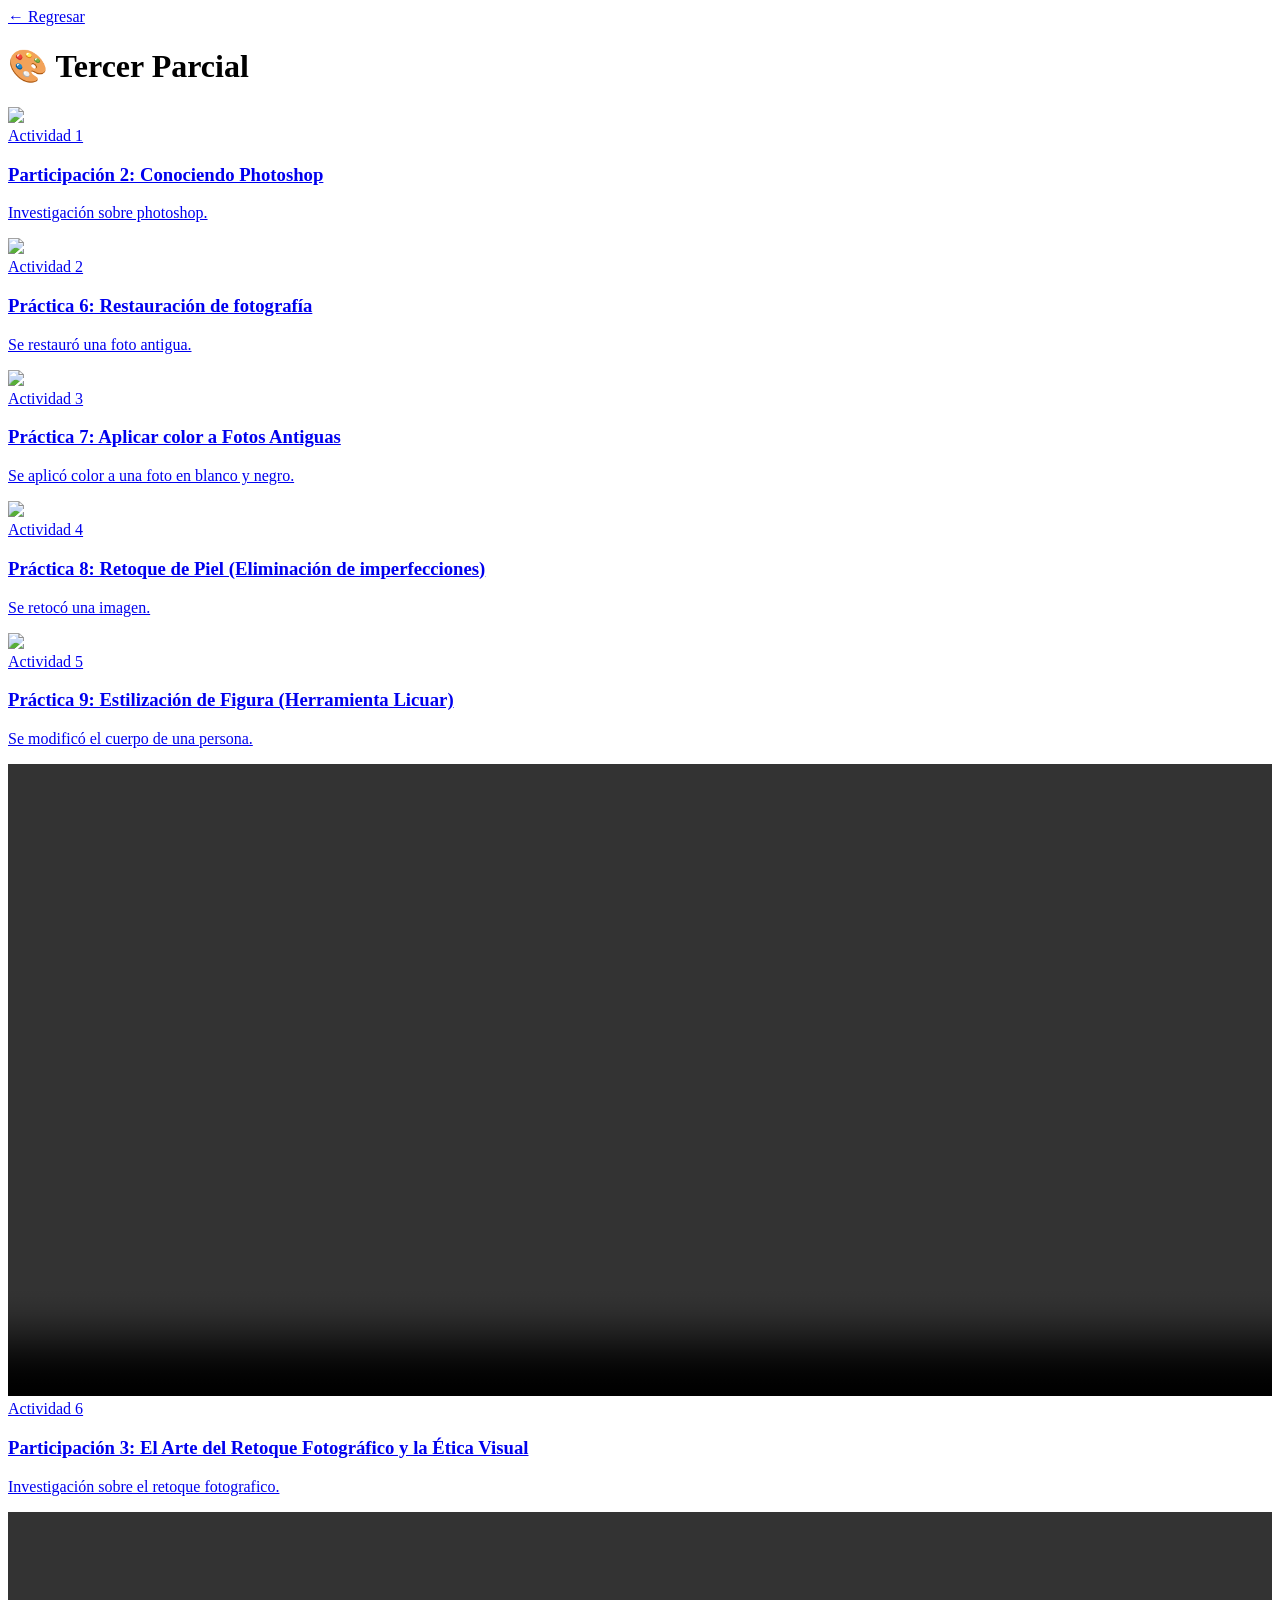
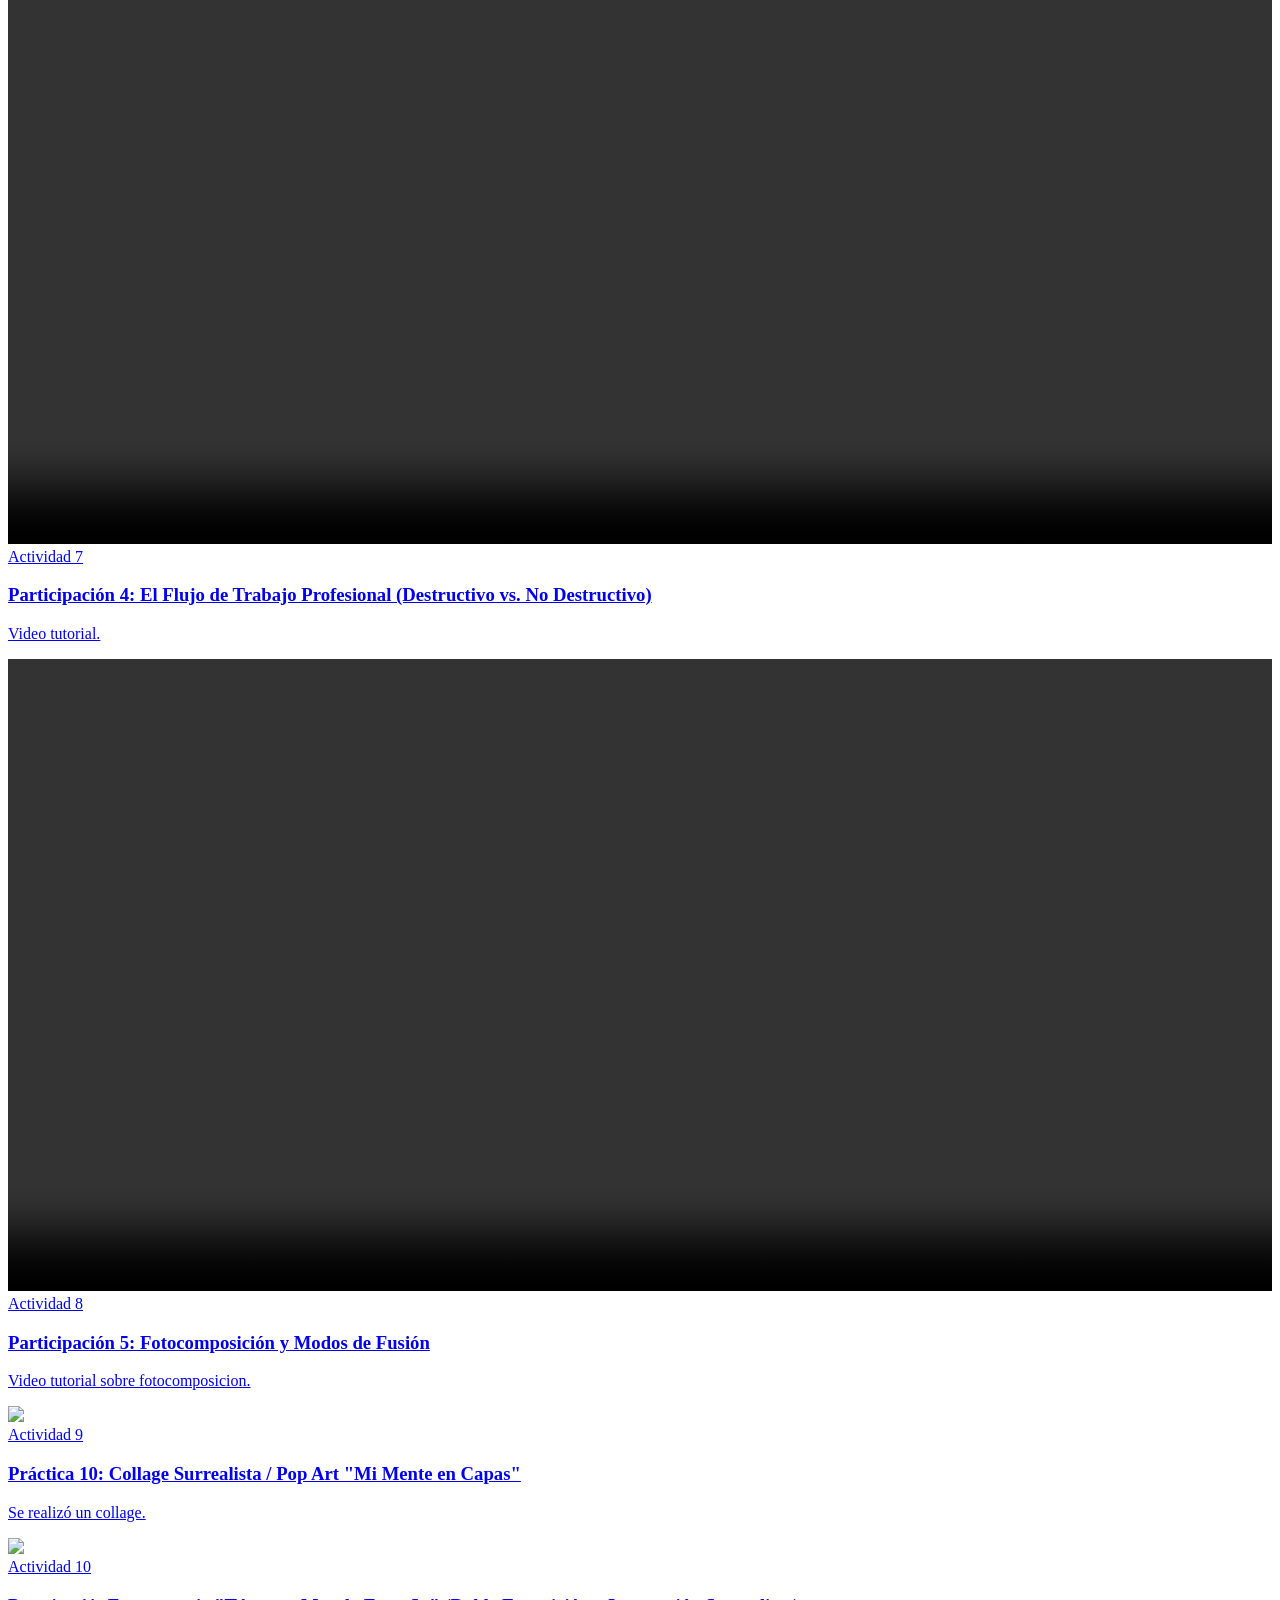
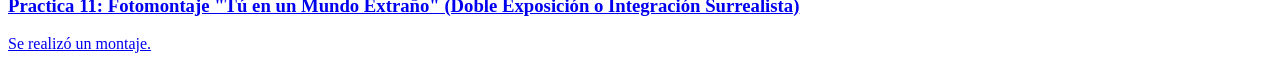
==== HTML/ddparcial3.html @ d30d021b "Add files via upload" ====
<!DOCTYPE html>
<html lang="es">

<head>

<meta charset="UTF-8">
<meta http-equiv="X-UA-Compatible" content="IE=edge">
<meta name="viewport" content="width=device-width, initial-scale=1.0">

<link rel="stylesheet" href="../CSS/disenodigitalstyle.css">

<title>Tercer Parcial</title>

</head>

<body>

<header class="header">

<a href="../HTML/disenodigital.html" class="volver">
← Regresar
</a>

<div class="tituloHeader">

<h1>🎨 Tercer Parcial</h1>

</div>

</header>

<main class="contenedor">

<section class="parcial">

<div class="actividades">

<a href="../resources/actividades/DD/P3/p2.pdf"
target="_blank"
class="actividad">

<div class="preview">
<img src="../resources/actividades/DD/P3/1.png">
</div>

<div class="actividadInfo">
<span class="tag">Actividad 1</span>
<h3>Participación 2: Conociendo Photoshop</h3>
<p>Investigación sobre photoshop.</p>
</div>

</a>

<a href="../resources/actividades/DD/P3/p6.psd"
target="_blank"
class="actividad">

<div class="preview">
<img src="../resources/actividades/DD/P3/2.png">
</div>

<div class="actividadInfo">
<span class="tag">Actividad 2</span>
<h3>Práctica 6: Restauración de fotografía</h3>
<p>Se restauró una foto antigua.</p>
</div>

</a>

<a href="../resources/actividades/DD/P3/p7.psd"
target="_blank"
class="actividad">

<div class="preview">
<img src="../resources/actividades/DD/P3/3.png">
</div>

<div class="actividadInfo">
<span class="tag">Actividad 3</span>
<h3>Práctica 7: Aplicar color a Fotos Antiguas</h3>
<p>Se aplicó color a una foto en blanco y negro.</p>
</div>

</a>

<a href="../resources/actividades/DD/P3/p8.psd"
target="_blank"
class="actividad">

<div class="preview">
<img src="../resources/actividades/DD/P3/4.png">
</div>

<div class="actividadInfo">
<span class="tag">Actividad 4</span>
<h3>Práctica 8: Retoque de Piel (Eliminación de imperfecciones)</h3>
<p>Se retocó una imagen.</p>
</div>

</a>

<a href="../resources/actividades/DD/P3/p9.psd"
target="_blank"
class="actividad">

<div class="preview">
<img src="../resources/actividades/DD/P3/5.png">
</div>

<div class="actividadInfo">
<span class="tag">Actividad 5</span>
<h3>Práctica 9: Estilización de Figura (Herramienta Licuar)</h3>
<p>Se modificó el cuerpo de una persona.</p>
</div>

</a>

<a href="../resources/actividades/DD/P3/p3.mov"
target="_blank"
class="actividad">

<div class="preview">

<video width="100%" height="100%" controls>
<source src="../resources/actividades/DD/P3/p3.mov" type="video/mp4">
Tu navegador no soporta video.
</video>

</div>

<div class="actividadInfo">
<span class="tag">Actividad 6</span>
<h3>Participación 3: El Arte del Retoque Fotográfico y la Ética Visual</h3>
<p>Investigación sobre el retoque fotografico.</p>
</div>

</a>

<a href="../resources/actividades/DD/P3/p4.mov"
target="_blank"
class="actividad">

<div class="preview">

<video width="100%" height="100%" controls>
<source src="../resources/actividades/DD/P3/p4.mov" type="video/mp4">
Tu navegador no soporta video.
</video>

</div>

<div class="actividadInfo">
<span class="tag">Actividad 7</span>
<h3>Participación 4: El Flujo de Trabajo Profesional (Destructivo vs. No Destructivo)</h3>
<p>Video tutorial.</p>
</div>

</a>

<a href="../resources/actividades/DD/P3/p5.mov"
target="_blank"
class="actividad">

<div class="preview">

<video width="100%" height="100%" controls>
<source src="../resources/actividades/DD/P3/p5.mov" type="video/mp4">
Tu navegador no soporta video.
</video>

</div>

<div class="actividadInfo">
<span class="tag">Actividad 8</span>
<h3>Participación 5: Fotocomposición y Modos de Fusión</h3>
<p>Video tutorial sobre fotocomposicion.</p>
</div>

</a>

<a href="../resources/actividades/DD/P3/p10.pdf"
target="_blank"
class="actividad">

<div class="preview">
<img src="../resources/actividades/DD/P3/6.png">
</div>

<div class="actividadInfo">
<span class="tag">Actividad 9</span>
<h3>Práctica 10: Collage Surrealista / Pop Art "Mi Mente en Capas"</h3>
<p>Se realizó un collage.</p>
</div>

</a>

<a href="../resources/actividades/DD/P3/p11.psd"
target="_blank"
class="actividad">

<div class="preview">
<img src="../resources/actividades/DD/P3/7.png">
</div>

<div class="actividadInfo">
<span class="tag">Actividad 10</span>
<h3>Practica 11: Fotomontaje "Tú en un Mundo Extraño" (Doble Exposición o Integración Surrealista)</h3>
<p>Se realizó un montaje.</p>
</div>

</a>

</div>

</section>

</main>

</body>

</html>
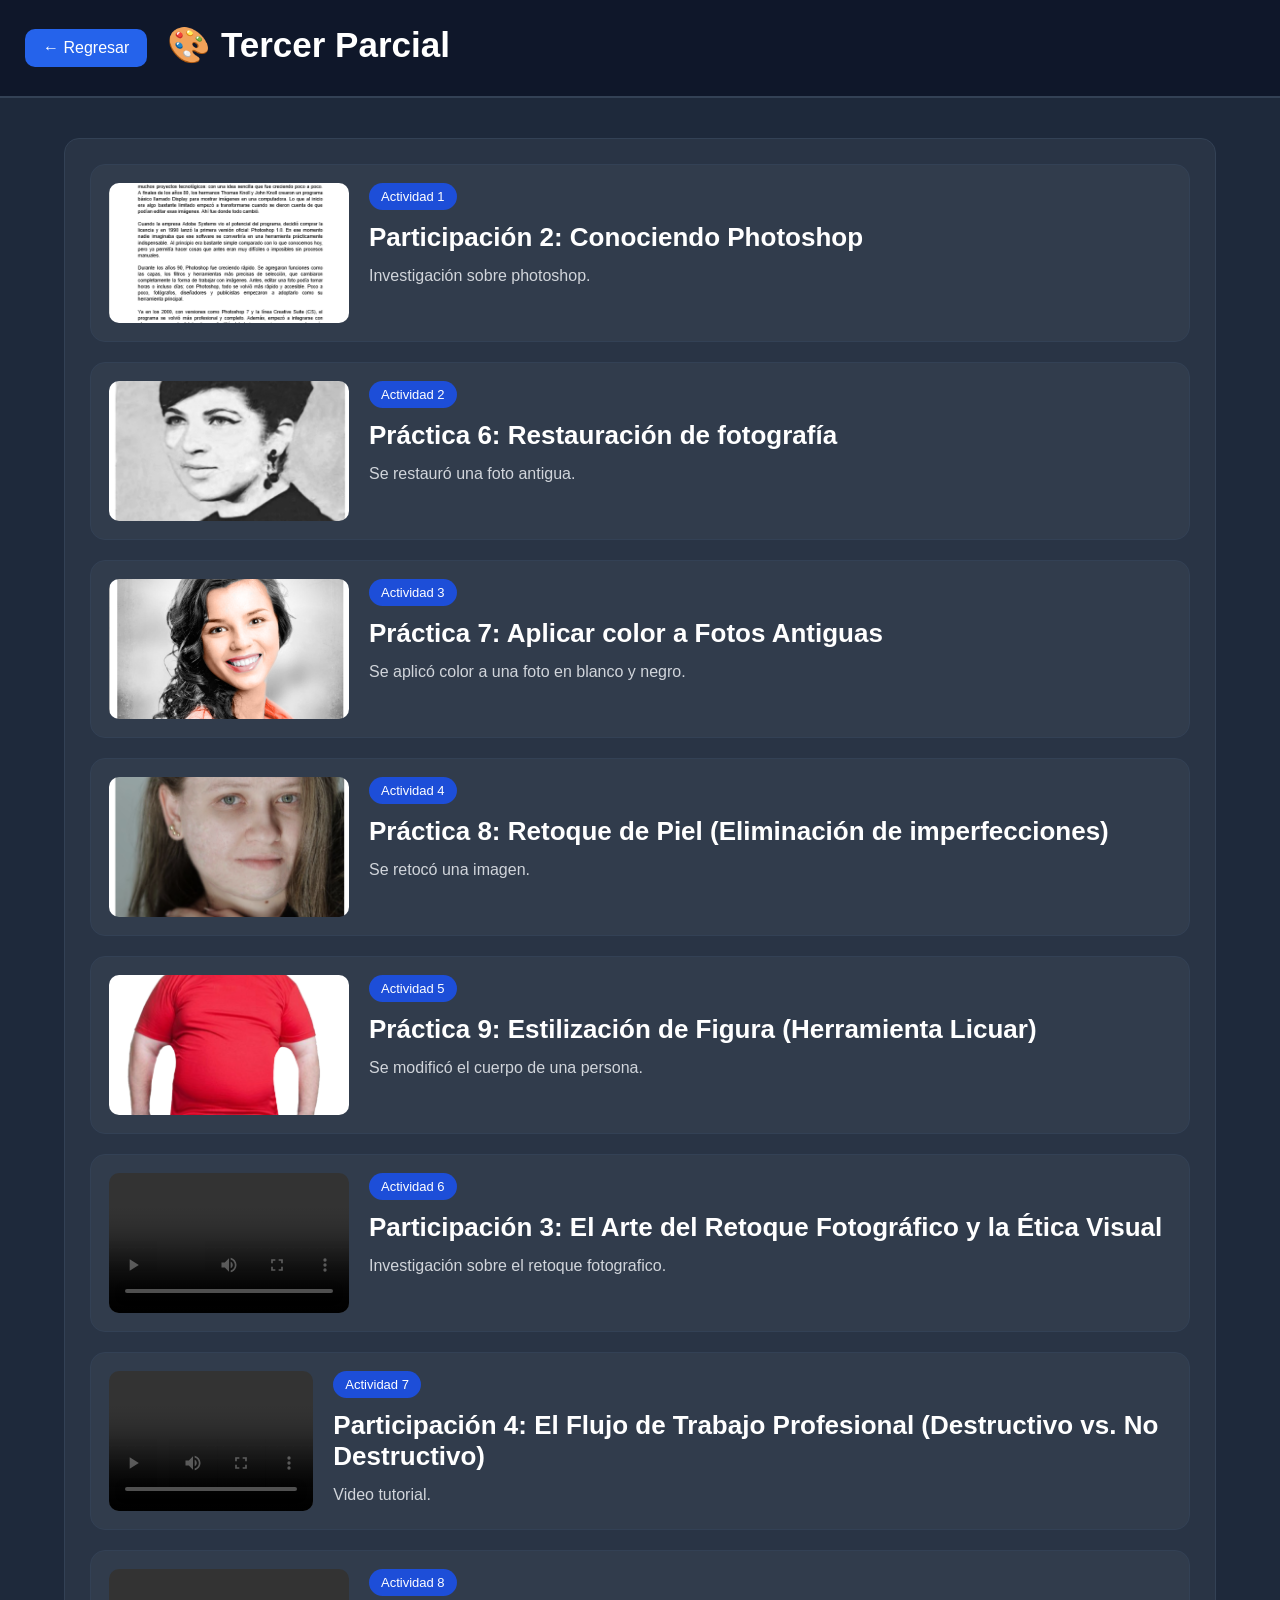
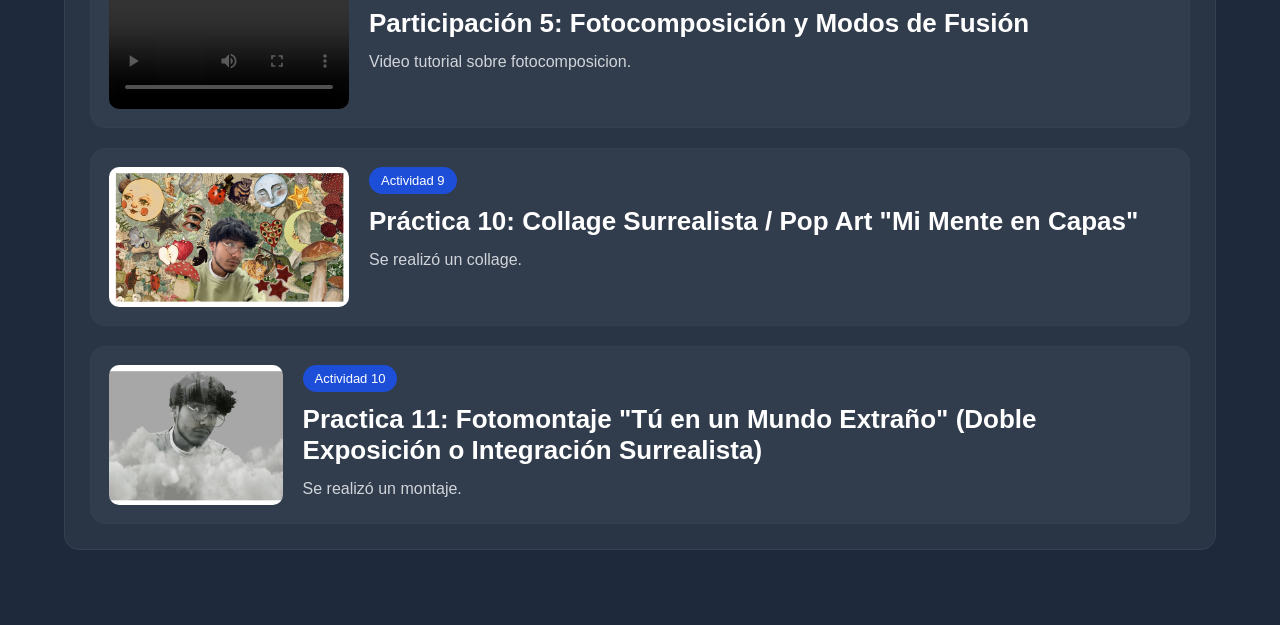
==== commit cde0e808: "Update ddparcial3.html" ====
--- a/HTML/ddparcial3.html
+++ b/HTML/ddparcial3.html
@@ -51,7 +51,7 @@
 
 </a>
 
-<a href="../resources/actividades/DD/P3/p6.psd"
+<a href="../resources/actividades/DD/P3/p6.pdf"
 target="_blank"
 class="actividad">
 
@@ -67,7 +67,7 @@
 
 </a>
 
-<a href="../resources/actividades/DD/P3/p7.psd"
+<a href="../resources/actividades/DD/P3/p7.pdf"
 target="_blank"
 class="actividad">
 
@@ -83,7 +83,7 @@
 
 </a>
 
-<a href="../resources/actividades/DD/P3/p8.psd"
+<a href="../resources/actividades/DD/P3/p8.pdf"
 target="_blank"
 class="actividad">
 
@@ -99,7 +99,7 @@
 
 </a>
 
-<a href="../resources/actividades/DD/P3/p9.psd"
+<a href="../resources/actividades/DD/P3/p9.pdf"
 target="_blank"
 class="actividad">
 
@@ -194,7 +194,7 @@
 
 </a>
 
-<a href="../resources/actividades/DD/P3/p11.psd"
+<a href="../resources/actividades/DD/P3/p11.pdf"
 target="_blank"
 class="actividad">
 
@@ -218,4 +218,4 @@
 
 </body>
 
-</html>+</html>
--- a/CSS/disenodigitalstyle.css
+++ b/CSS/disenodigitalstyle.css
@@ -0,0 +1,198 @@
+*{
+    margin: 0;
+    padding: 0;
+    box-sizing: border-box;
+}
+
+body{
+    background-color: #1e293b;
+    color: white;
+    font-family: Arial, Helvetica, sans-serif;
+}
+
+.header{
+    background-color: #0f172a;
+    padding: 25px;
+    display: flex;
+    align-items: center;
+    gap: 20px;
+    border-bottom: 2px solid #334155;
+}
+
+.volver{
+    background-color: #2563eb;
+    color: white;
+    text-decoration: none;
+    padding: 10px 18px;
+    border-radius: 10px;
+}
+
+.tituloHeader h1{
+    font-size: 35px;
+    margin-bottom: 5px;
+}
+
+.tituloHeader p{
+    color: #cbd5e1;
+}
+
+.contenedor{
+    width: 90%;
+    margin: auto;
+    padding: 40px 0;
+}
+
+.parcial{
+    background-color: rgba(255,255,255,0.05);
+    padding: 25px;
+    border-radius: 15px;
+    margin-bottom: 35px;
+    border: 1px solid #334155;
+}
+
+.parcialTop{
+    display: flex;
+    align-items: center;
+    gap: 18px;
+    margin-bottom: 30px;
+}
+
+.numero{
+    width: 70px;
+    height: 70px;
+    background-color: #2563eb;
+    border-radius: 12px;
+    display: flex;
+    justify-content: center;
+    align-items: center;
+    font-size: 30px;
+    font-weight: bold;
+}
+
+.parcialTop h2{
+    font-size: 30px;
+}
+
+.actividades{
+    display: flex;
+    flex-direction: column;
+    gap: 20px;
+}
+
+.actividad{
+    display: flex;
+    gap: 20px;
+    background-color: rgba(255,255,255,0.04);
+    border-radius: 15px;
+    padding: 18px;
+    text-decoration: none;
+    color: white;
+    border: 1px solid #334155;
+    transition: 0.3s;
+}
+
+.actividad:hover{
+    background-color: rgba(255,255,255,0.08);
+}
+
+.preview{
+    width: 240px;
+    height: 140px;
+    overflow: hidden;
+    border-radius: 10px;
+}
+
+.preview img{
+    width: 100%;
+    height: 100%;
+    object-fit: cover;
+}
+
+.tag{
+    background-color: #1d4ed8;
+    padding: 6px 12px;
+    border-radius: 20px;
+    display: inline-block;
+    margin-bottom: 12px;
+    font-size: 13px;
+}
+
+.actividadInfo h3{
+    font-size: 26px;
+    margin-bottom: 10px;
+}
+
+.actividadInfo p{
+    color: #d1d5db;
+    line-height: 1.6;
+}
+
+.cards{
+    display: flex;
+    justify-content: center;
+    flex-wrap: wrap;
+    gap: 30px;
+    margin-top: 30px;
+}
+
+.card{
+    width: 320px;
+    padding: 30px;
+    border-radius: 25px;
+    text-decoration: none;
+    color: white;
+    background: rgba(255,255,255,0.05);
+    border: 1px solid rgba(255,255,255,0.08);
+    transition: 0.3s;
+}
+
+.card:hover{
+    transform: translateY(-5px);
+    background: rgba(255,255,255,0.08);
+}
+
+.materiaTop{
+    display: flex;
+    align-items: center;
+    gap: 20px;
+    margin-bottom: 20px;
+}
+
+.icono{
+    width: 70px;
+    height: 70px;
+    display: flex;
+    justify-content: center;
+    align-items: center;
+    border-radius: 18px;
+    font-size: 28px;
+    font-weight: bold;
+    background: #2563eb;
+}
+
+.card h3{
+    font-size: 28px;
+    margin-bottom: 5px;
+}
+
+.descripcionMateria{
+    color: #d1d5db;
+    line-height: 1.6;
+}
+
+@media(max-width:850px){
+
+    .header{
+        flex-direction: column;
+        align-items: flex-start;
+    }
+
+    .actividad{
+        flex-direction: column;
+    }
+
+    .preview{
+        width: 100%;
+    }
+
+}
